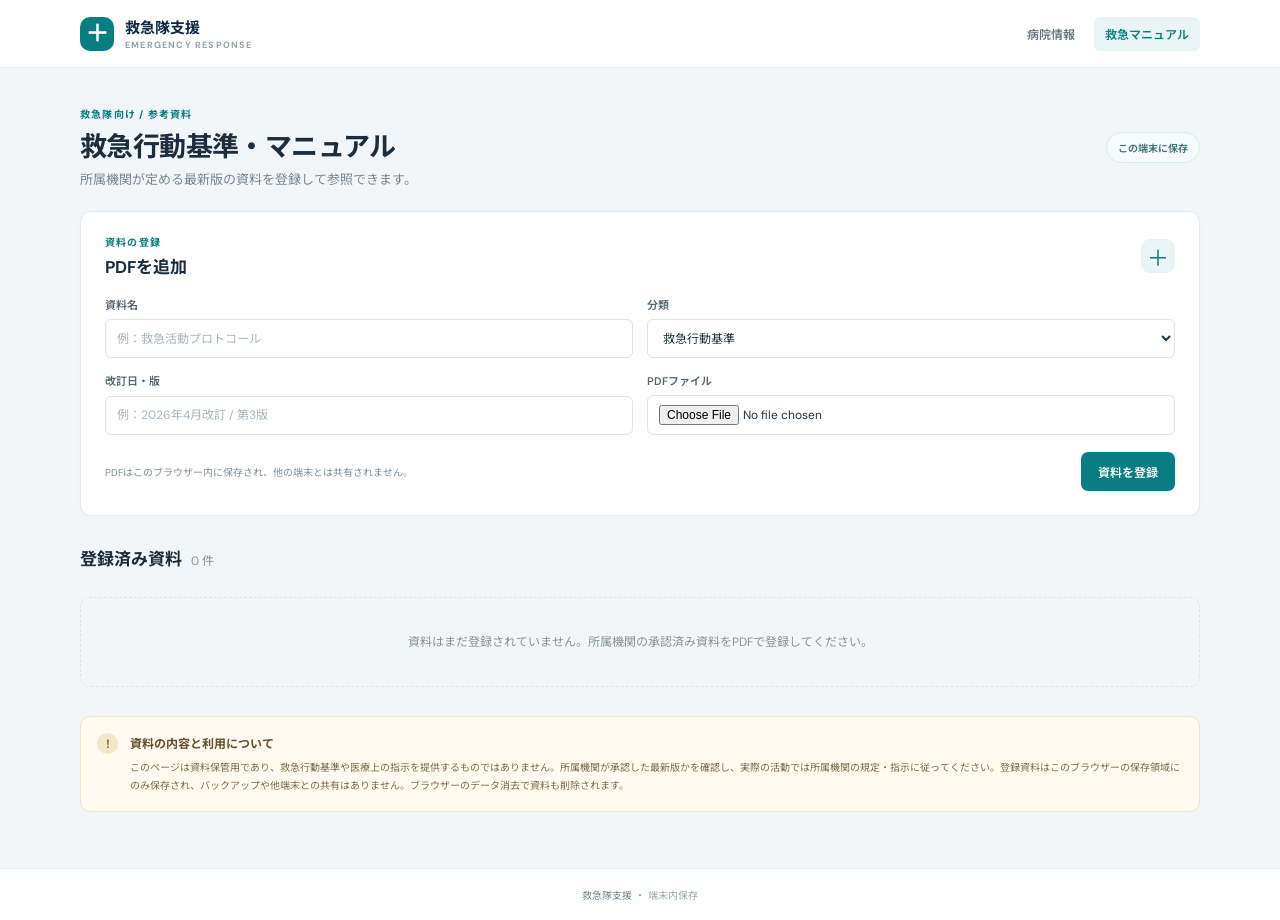
==== protocols.html @ ae0aea5b "行動基準のページ" ====
<!doctype html>
<html lang="ja">
<head>
  <meta charset="utf-8">
  <meta name="viewport" content="width=device-width, initial-scale=1">
  <meta name="theme-color" content="#102a43">
  <meta name="description" content="救急行動基準・マニュアル・プロトコール資料の管理">
  <title>救急マニュアル | 救急隊支援</title>
  <link rel="stylesheet" href="style.css">
  <script src="protocols.js" defer></script>
</head>
<body>
  <header class="topbar">
    <a class="brand" href="index.html" aria-label="病院情報 ホーム">
      <span class="brand-mark" aria-hidden="true">＋</span>
      <span>救急隊支援<small>EMERGENCY RESPONSE</small></span>
    </a>
    <nav class="topbar-nav" aria-label="メインナビゲーション">
      <a class="nav-link" href="index.html">病院情報</a>
      <a class="nav-link nav-link-active" href="protocols.html" aria-current="page">救急マニュアル</a>
    </nav>
  </header>

  <main class="app-shell">
    <section class="page-heading" aria-labelledby="page-title">
      <div>
        <p class="eyebrow">救急隊向け / 参考資料</p>
        <h1 id="page-title">救急行動基準・マニュアル</h1>
        <p class="subheading">所属機関が定める最新版の資料を登録して参照できます。</p>
      </div>
      <span class="local-badge">この端末に保存</span>
    </section>

    <section class="editor-panel" aria-labelledby="upload-heading">
      <div class="section-heading">
        <div><p class="eyebrow">資料の登録</p><h2 id="upload-heading">PDFを追加</h2></div>
        <span class="section-icon" aria-hidden="true">＋</span>
      </div>
      <form id="protocol-form" class="protocol-form">
        <label class="field">資料名
          <input name="title" type="text" maxlength="120" placeholder="例：救急活動プロトコール" required>
        </label>
        <label class="field">分類
          <select name="category" required>
            <option value="救急行動基準">救急行動基準</option>
            <option value="マニュアル">マニュアル</option>
            <option value="プロトコール">プロトコール</option>
            <option value="その他">その他</option>
          </select>
        </label>
        <label class="field">改訂日・版
          <input name="revision" type="text" maxlength="60" placeholder="例：2026年4月改訂 / 第3版">
        </label>
        <label class="field">PDFファイル
          <input name="file" type="file" accept="application/pdf,.pdf" required>
        </label>
        <div class="form-actions field-wide">
          <span id="protocol-status" class="save-status" role="status" aria-live="polite">PDFはこのブラウザー内に保存され、他の端末とは共有されません。</span>
          <div class="form-buttons">
            <button class="button button-primary" type="submit">資料を登録</button>
          </div>
        </div>
      </form>
    </section>

    <section class="protocols-section" aria-labelledby="protocol-list-heading">
      <div class="results-heading">
        <h2 id="protocol-list-heading">登録済み資料 <span id="protocol-count" class="result-count">0 件</span></h2>
      </div>
      <div id="protocol-list" class="protocol-list" aria-live="polite"></div>
      <p id="protocol-empty" class="empty-state" hidden>資料はまだ登録されていません。所属機関の承認済み資料をPDFで登録してください。</p>
    </section>

    <aside class="notice-card" aria-label="利用上の注意">
      <span class="notice-icon" aria-hidden="true">!</span>
      <div>
        <h2>資料の内容と利用について</h2>
        <p>このページは資料保管用であり、救急行動基準や医療上の指示を提供するものではありません。所属機関が承認した最新版かを確認し、実際の活動では所属機関の規定・指示に従ってください。登録資料はこのブラウザーの保存領域にのみ保存され、バックアップや他端末との共有はありません。ブラウザーのデータ消去で資料も削除されます。</p>
      </div>
    </aside>
  </main>
  <footer class="footer">救急隊支援 <span>・ 端末内保存</span></footer>
</body>
</html>
---- style.css ----
@import url('https://fonts.googleapis.com/css2?family=DM+Sans:wght@400;500;600;700&family=Noto+Sans+JP:wght@400;500;600;700&display=swap');

:root {
  font-family: "DM Sans", "Noto Sans JP", sans-serif;
  color: #1c2e3e;
  background: #f3f6f8;
  font-synthesis: none;
  text-rendering: optimizeLegibility;
  --navy: #102a43;
  --muted: #788895;
  --line: #e4eaee;
  --teal: #087e82;
  --soft-teal: #e8f5f4;
}

* { box-sizing: border-box; }
body { margin: 0; min-width: 320px; }
button, input, select { font: inherit; }

.topbar {
  height: 68px;
  padding: 0 max(24px, calc((100% - 1120px) / 2));
  display: flex;
  align-items: center;
  justify-content: space-between;
  background: #fff;
  border-bottom: 1px solid var(--line);
}
.brand { display: flex; align-items: center; gap: 11px; color: var(--navy); text-decoration: none; font-weight: 700; font-size: 15px; }
.brand-mark { display: grid; place-items: center; width: 34px; height: 34px; border-radius: 10px; color: #fff; background: var(--teal); font-size: 25px; line-height: 1; }
.brand small { display: block; margin-top: 1px; color: #91a0aa; font-size: 9px; letter-spacing: 1.2px; }
.topbar-nav { display: flex; align-items: center; gap: 8px; }
.nav-link { padding: 8px 11px; border-radius: 6px; color: #637783; text-decoration: none; font-size: 12px; font-weight: 600; }
.nav-link:hover, .nav-link-active { color: var(--teal); background: var(--soft-teal); }

.app-shell { width: min(1120px, calc(100% - 48px)); margin: 38px auto 56px; }
.page-heading { display: flex; justify-content: space-between; align-items: center; margin-bottom: 23px; }
.page-heading h1 { margin: 4px 0 5px; font-size: 27px; letter-spacing: -.6px; }
.eyebrow { margin: 0; color: var(--teal); font-size: 10px; font-weight: 700; letter-spacing: 1.2px; }
.subheading { margin: 0; color: var(--muted); font-size: 13px; }
.local-badge { padding: 7px 11px; border: 1px solid #dcebea; border-radius: 20px; color: #397277; background: #f5fbfa; font-size: 10px; font-weight: 600; }

.editor-panel, .search-panel, .hospital-card { border: 1px solid var(--line); border-radius: 11px; background: #fff; box-shadow: 0 2px 7px #18344a05; }
.editor-panel { padding: 22px 24px 24px; margin-bottom: 22px; }
.section-heading { display: flex; align-items: center; justify-content: space-between; margin-bottom: 18px; }
.section-heading h2 { margin: 4px 0 0; font-size: 17px; }
.section-icon { display: grid; place-items: center; width: 34px; height: 34px; border-radius: 9px; color: var(--teal); background: var(--soft-teal); font-size: 22px; }
.hospital-form { display: grid; grid-template-columns: 1fr 1fr; gap: 14px; }
.field { display: grid; gap: 7px; min-width: 0; color: #536572; font-size: 11px; font-weight: 600; }
.field-wide { grid-column: 1 / -1; }
.required { margin-left: 5px; color: #b45d5d; font-size: 9px; font-weight: 500; }
.field input, .field select, .sort-control select { width: 100%; min-height: 39px; padding: 9px 11px; border: 1px solid #dce5e9; border-radius: 6px; outline: none; color: #203746; background: #fff; font-size: 12px; font-weight: 400; }
.field input:focus, .field select:focus, .sort-control select:focus { border-color: #5ba9a8; box-shadow: 0 0 0 3px #087e8216; }
.field input::placeholder { color: #aab5bc; }
.form-actions { display: flex; align-items: center; justify-content: space-between; gap: 12px; margin-top: 3px; }
.save-status { color: #82919a; font-size: 10px; }
.form-buttons { display: flex; align-items: center; gap: 8px; }
.button { min-height: 39px; padding: 0 17px; border: 0; border-radius: 7px; font-size: 12px; font-weight: 600; cursor: pointer; transition: background .15s, transform .15s; }
.button:active { transform: translateY(1px); }
.button-primary { color: #fff; background: var(--teal); }
.button-primary:hover { background: #076d71; }
.button-secondary { border: 1px solid #dce4e8; color: #586b78; background: #fff; }
.button-secondary:hover { background: #f8fafb; }
[hidden] { display: none !important; }

.results-section { margin-top: 30px; }
.search-panel { padding: 20px 22px 22px; margin-bottom: 23px; }
.search-heading { margin-bottom: 15px; }
.search-form { display: grid; grid-template-columns: minmax(190px, 1.7fr) minmax(145px, 1fr) auto; gap: 12px; align-items: end; }
.search-button { color: #fff; background: var(--teal); }
.results-heading { display: flex; justify-content: space-between; align-items: end; margin-bottom: 15px; }
.results-heading h2 { margin: 0; font-size: 17px; }
.result-count { margin-left: 5px; color: #87959d; font-size: 12px; font-weight: 400; }
.sort-control { display: flex; align-items: center; gap: 8px; color: #72828c; font-size: 10px; }
.sort-control select { width: 110px; min-height: 33px; padding: 6px 9px; }
.hospital-grid { display: grid; grid-template-columns: repeat(2, minmax(0, 1fr)); gap: 15px; }
.hospital-card { min-width: 0; padding: 18px 19px 15px; }
.hospital-card-header { display: flex; align-items: flex-start; gap: 11px; }
.hospital-icon { display: grid; flex: 0 0 35px; place-items: center; width: 35px; height: 35px; border-radius: 9px; color: var(--teal); background: var(--soft-teal); font-size: 23px; }
.hospital-title { flex: 1; min-width: 0; }
.hospital-title h3 { margin: 1px 0 5px; color: var(--navy); font-size: 14px; line-height: 1.5; overflow-wrap: anywhere; }
.area-label { color: #819099; font-size: 10px; }
.hospital-details { display: grid; grid-template-columns: 72px 1fr; gap: 9px 7px; padding: 13px 0; margin: 14px 0 12px; border-top: 1px solid #edf1f3; border-bottom: 1px solid #edf1f3; font-size: 10px; }
.hospital-details dt { color: #87959d; }
.hospital-details dd { min-width: 0; margin: 0; color: #405663; overflow-wrap: anywhere; }
.phone-link { color: #087e82; }
.tag-list { display: flex; flex-wrap: wrap; gap: 6px; }
.tag { display: inline-flex; align-items: center; min-height: 23px; padding: 3px 8px; border: 1px solid #dcebea; border-radius: 5px; color: #397277; background: #f5fbfa; font-size: 9px; }
.tag-muted { border-color: #e7ecef; color: #74838d; background: #f7f9fa; }
.hospital-card-footer { display: flex; justify-content: space-between; align-items: end; gap: 10px; padding-top: 13px; }
.service-tags { flex: 1; }
.card-actions { display: flex; flex: 0 0 auto; gap: 10px; }
.text-button { padding: 3px; border: 0; color: #397277; background: transparent; font-size: 10px; cursor: pointer; }
.text-button:hover { text-decoration: underline; }
.delete-button { color: #a04d56; }
.empty-state { padding: 34px 12px; border: 1px dashed #dce5e9; border-radius: 9px; color: #87959d; text-align: center; font-size: 12px; line-height: 1.7; }

.protocol-form { display: grid; grid-template-columns: 1fr 1fr; gap: 14px; }
.protocol-form select { width: 100%; min-height: 39px; padding: 9px 11px; border: 1px solid #dce5e9; border-radius: 6px; color: #203746; background: #fff; font-size: 12px; }
.protocol-list { display: grid; gap: 12px; }
.protocol-card { display: flex; justify-content: space-between; align-items: center; gap: 18px; padding: 17px 19px; border: 1px solid var(--line); border-radius: 11px; background: #fff; box-shadow: 0 2px 7px #18344a05; }
.protocol-info { min-width: 0; }
.protocol-info h3 { margin: 8px 0 5px; color: var(--navy); font-size: 14px; overflow-wrap: anywhere; }
.protocol-meta { margin: 0; color: #819099; font-size: 10px; line-height: 1.7; overflow-wrap: anywhere; }
.protocol-actions { display: flex; flex: 0 0 auto; align-items: center; gap: 12px; }
.protocol-actions .button { min-height: 34px; padding: 0 12px; }
.protocols-section { margin: 29px 0; }

.notice-card { display: flex; gap: 12px; padding: 16px; margin-top: 25px; border: 1px solid #f0e5cb; border-radius: 10px; background: #fffaf0; }
.notice-icon { display: grid; flex: 0 0 21px; place-items: center; width: 21px; height: 21px; border-radius: 50%; color: #896d2f; background: #f3e8c8; font-size: 12px; font-weight: 700; }
.notice-card h2 { margin: 1px 0 7px; color: #65532c; font-size: 12px; }
.notice-card p { margin: 0; color: #7d704f; font-size: 10px; line-height: 1.8; }
.footer { padding: 18px 24px; border-top: 1px solid var(--line); color: #75858f; background: #fff; text-align: center; font-size: 10px; }
.footer span { color: #9aa6ad; }

@media (max-width: 800px) {
  .search-form { grid-template-columns: 1fr 1fr; }
  .search-keyword { grid-column: 1 / -1; }
  .search-button { align-self: end; }
}

@media (max-width: 650px) {
  .hospital-grid { grid-template-columns: 1fr; }
}

@media (max-width: 520px) {
  .topbar { height: 60px; padding: 0 16px; }
  .app-shell { width: calc(100% - 30px); margin: 26px auto 38px; }
  .topbar-nav { gap: 2px; }
  .nav-link { padding: 7px 8px; font-size: 10px; }
  .page-heading h1 { font-size: 23px; }
  .subheading { max-width: 245px; font-size: 11px; }
  .editor-panel, .search-panel { padding: 17px 14px; }
  .hospital-form, .protocol-form, .search-form { grid-template-columns: 1fr; }
  .field-wide, .search-keyword { grid-column: auto; }
  .form-actions { align-items: flex-start; flex-direction: column; }
  .form-buttons { width: 100%; }
  .form-buttons .button { flex: 1; }
  .hospital-card { padding: 15px 13px 13px; }
  .results-heading { align-items: center; }
  .hospital-card-footer { align-items: flex-start; }
  .protocol-card { align-items: flex-start; flex-direction: column; padding: 15px 13px; }
  .protocol-actions { width: 100%; justify-content: space-between; }
}
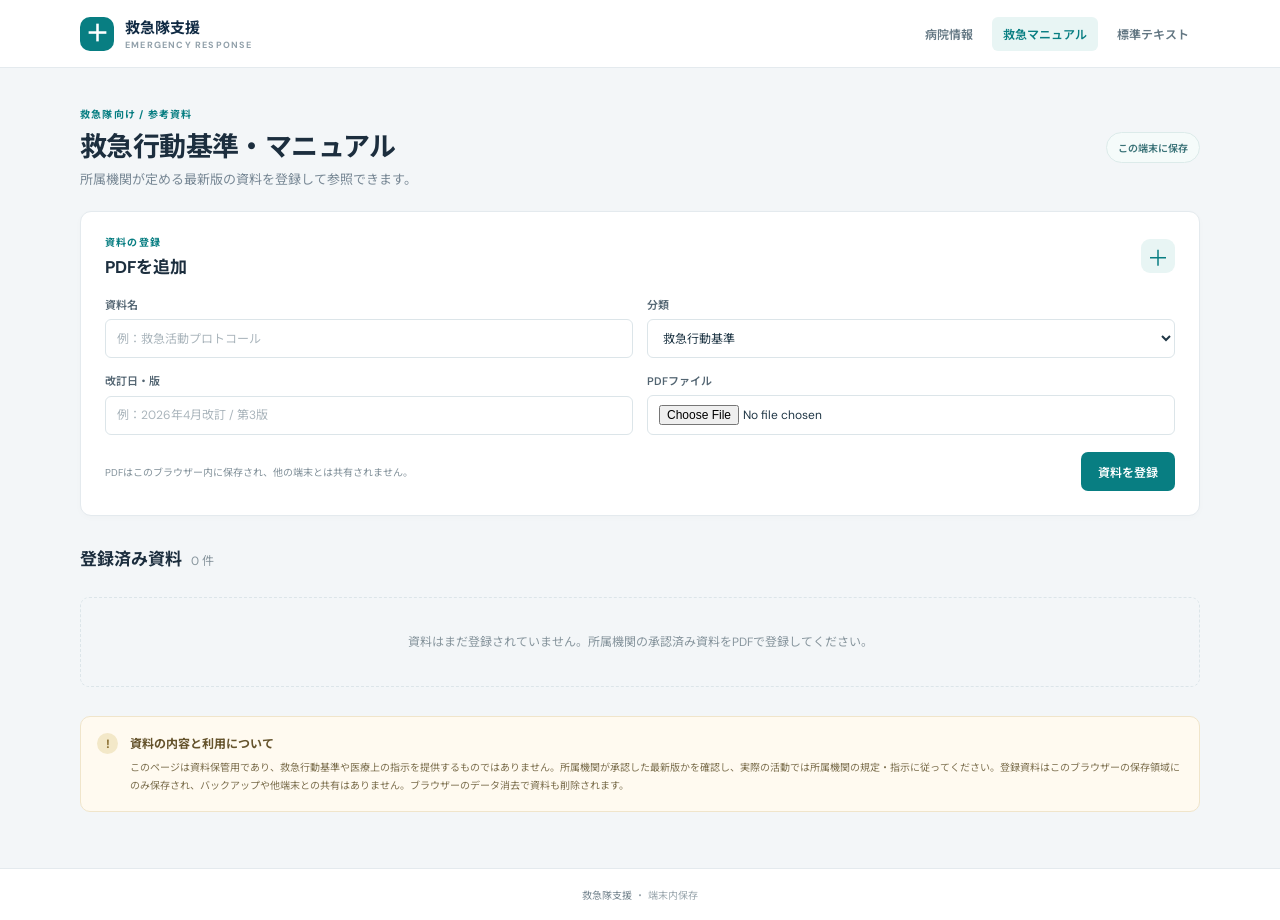
==== commit 89f07ec8: "テキストページ" ====
--- a/protocols.html
+++ b/protocols.html
@@ -18,6 +18,7 @@
     <nav class="topbar-nav" aria-label="メインナビゲーション">
       <a class="nav-link" href="index.html">病院情報</a>
       <a class="nav-link nav-link-active" href="protocols.html" aria-current="page">救急マニュアル</a>
+      <a class="nav-link" href="textbook.html">標準テキスト</a>
     </nav>
   </header>
 
--- a/style.css
+++ b/style.css
@@ -105,6 +105,9 @@
 .protocol-actions { display: flex; flex: 0 0 auto; align-items: center; gap: 12px; }
 .protocol-actions .button { min-height: 34px; padding: 0 12px; }
 .protocols-section { margin: 29px 0; }
+.textbook-section { margin: 29px 0; }
+.textbook-viewer { height: min(78vh, 1000px); min-height: 500px; overflow: hidden; border: 1px solid var(--line); border-radius: 9px; background: #e9eef1; }
+.textbook-frame { width: 100%; height: 100%; border: 0; background: #fff; }
 
 .notice-card { display: flex; gap: 12px; padding: 16px; margin-top: 25px; border: 1px solid #f0e5cb; border-radius: 10px; background: #fffaf0; }
 .notice-icon { display: grid; flex: 0 0 21px; place-items: center; width: 21px; height: 21px; border-radius: 50%; color: #896d2f; background: #f3e8c8; font-size: 12px; font-weight: 700; }
@@ -124,9 +127,9 @@
 }
 
 @media (max-width: 520px) {
-  .topbar { height: 60px; padding: 0 16px; }
+  .topbar { height: auto; min-height: 60px; padding: 10px 16px; flex-wrap: wrap; gap: 7px; }
   .app-shell { width: calc(100% - 30px); margin: 26px auto 38px; }
-  .topbar-nav { gap: 2px; }
+  .topbar-nav { flex: 1 0 100%; justify-content: center; gap: 2px; }
   .nav-link { padding: 7px 8px; font-size: 10px; }
   .page-heading h1 { font-size: 23px; }
   .subheading { max-width: 245px; font-size: 11px; }
@@ -141,4 +144,5 @@
   .hospital-card-footer { align-items: flex-start; }
   .protocol-card { align-items: flex-start; flex-direction: column; padding: 15px 13px; }
   .protocol-actions { width: 100%; justify-content: space-between; }
+  .textbook-viewer { height: 70vh; min-height: 380px; }
 }
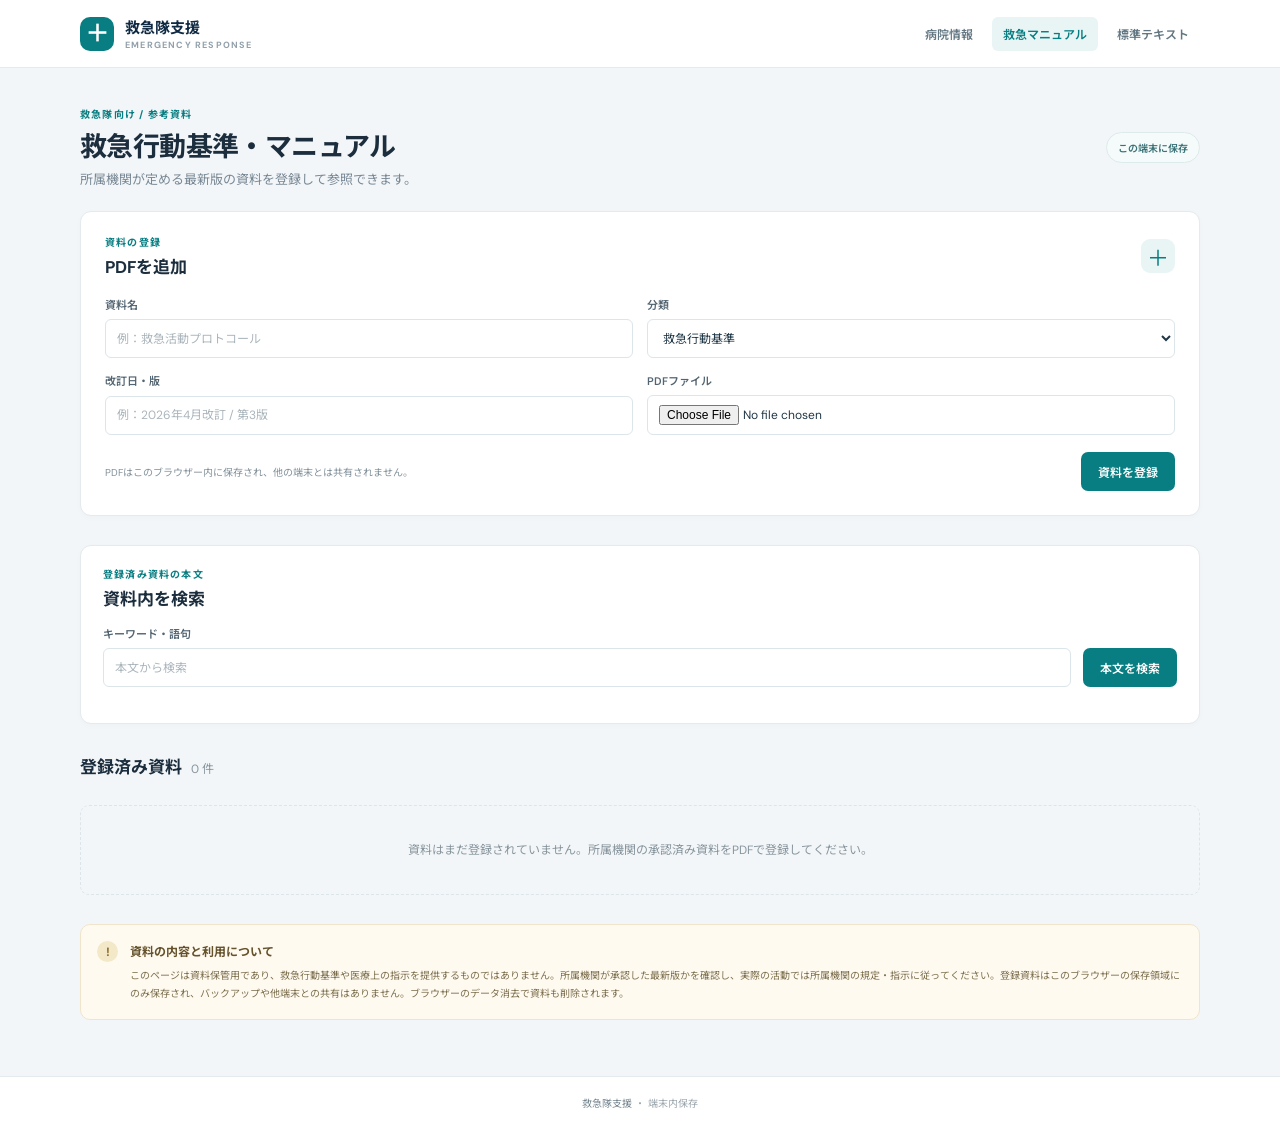
==== commit 477a73d1: "検索機能" ====
--- a/protocols.html
+++ b/protocols.html
@@ -64,6 +64,22 @@
       </form>
     </section>
 
+    <section class="document-search-section" aria-labelledby="document-search-heading">
+      <div class="search-panel">
+        <div class="section-heading search-heading">
+          <div><p class="eyebrow">登録済み資料の本文</p><h2 id="document-search-heading">資料内を検索</h2></div>
+        </div>
+        <form id="document-search-form" class="document-search-form">
+          <label class="field">キーワード・語句
+            <input id="document-search-keyword" type="search" placeholder="本文から検索" autocomplete="off" required>
+          </label>
+          <button class="button button-primary" type="submit">本文を検索</button>
+        </form>
+        <p id="document-search-status" class="save-status" role="status" aria-live="polite"></p>
+        <div id="document-search-results" class="document-search-results" aria-live="polite"></div>
+      </div>
+    </section>
+
     <section class="protocols-section" aria-labelledby="protocol-list-heading">
       <div class="results-heading">
         <h2 id="protocol-list-heading">登録済み資料 <span id="protocol-count" class="result-count">0 件</span></h2>
@@ -81,5 +97,6 @@
     </aside>
   </main>
   <footer class="footer">救急隊支援 <span>・ 端末内保存</span></footer>
+  <script src="document-search.js" defer></script>
 </body>
 </html>
--- a/style.css
+++ b/style.css
@@ -108,6 +108,16 @@
 .textbook-section { margin: 29px 0; }
 .textbook-viewer { height: min(78vh, 1000px); min-height: 500px; overflow: hidden; border: 1px solid var(--line); border-radius: 9px; background: #e9eef1; }
 .textbook-frame { width: 100%; height: 100%; border: 0; background: #fff; }
+.textbook-text-viewer { overflow: auto; background: #fff; }
+.textbook-text { min-height: 100%; padding: 20px; margin: 0; color: #203746; font: 13px/1.8 "DM Sans", "Noto Sans JP", sans-serif; white-space: pre-wrap; overflow-wrap: anywhere; }
+.document-search-section { margin: 29px 0; }
+.document-search-form { display: grid; grid-template-columns: minmax(190px, 1fr) auto; gap: 12px; align-items: end; }
+.document-search-results { display: grid; gap: 9px; margin-top: 14px; }
+.document-search-result { padding: 12px 13px; border: 1px solid var(--line); border-radius: 8px; background: #fff; }
+.document-search-result-heading { display: flex; align-items: center; justify-content: space-between; gap: 12px; }
+.document-search-result h3 { margin: 0; color: var(--navy); font-size: 12px; overflow-wrap: anywhere; }
+.document-search-result p { margin: 8px 0 0; color: #536572; font-size: 11px; line-height: 1.7; overflow-wrap: anywhere; }
+.document-search-open { flex: 0 0 auto; min-height: 32px; padding: 0 10px; font-size: 10px; }
 
 .notice-card { display: flex; gap: 12px; padding: 16px; margin-top: 25px; border: 1px solid #f0e5cb; border-radius: 10px; background: #fffaf0; }
 .notice-icon { display: grid; flex: 0 0 21px; place-items: center; width: 21px; height: 21px; border-radius: 50%; color: #896d2f; background: #f3e8c8; font-size: 12px; font-weight: 700; }
@@ -135,6 +145,7 @@
   .subheading { max-width: 245px; font-size: 11px; }
   .editor-panel, .search-panel { padding: 17px 14px; }
   .hospital-form, .protocol-form, .search-form { grid-template-columns: 1fr; }
+  .document-search-form { grid-template-columns: 1fr; }
   .field-wide, .search-keyword { grid-column: auto; }
   .form-actions { align-items: flex-start; flex-direction: column; }
   .form-buttons { width: 100%; }
